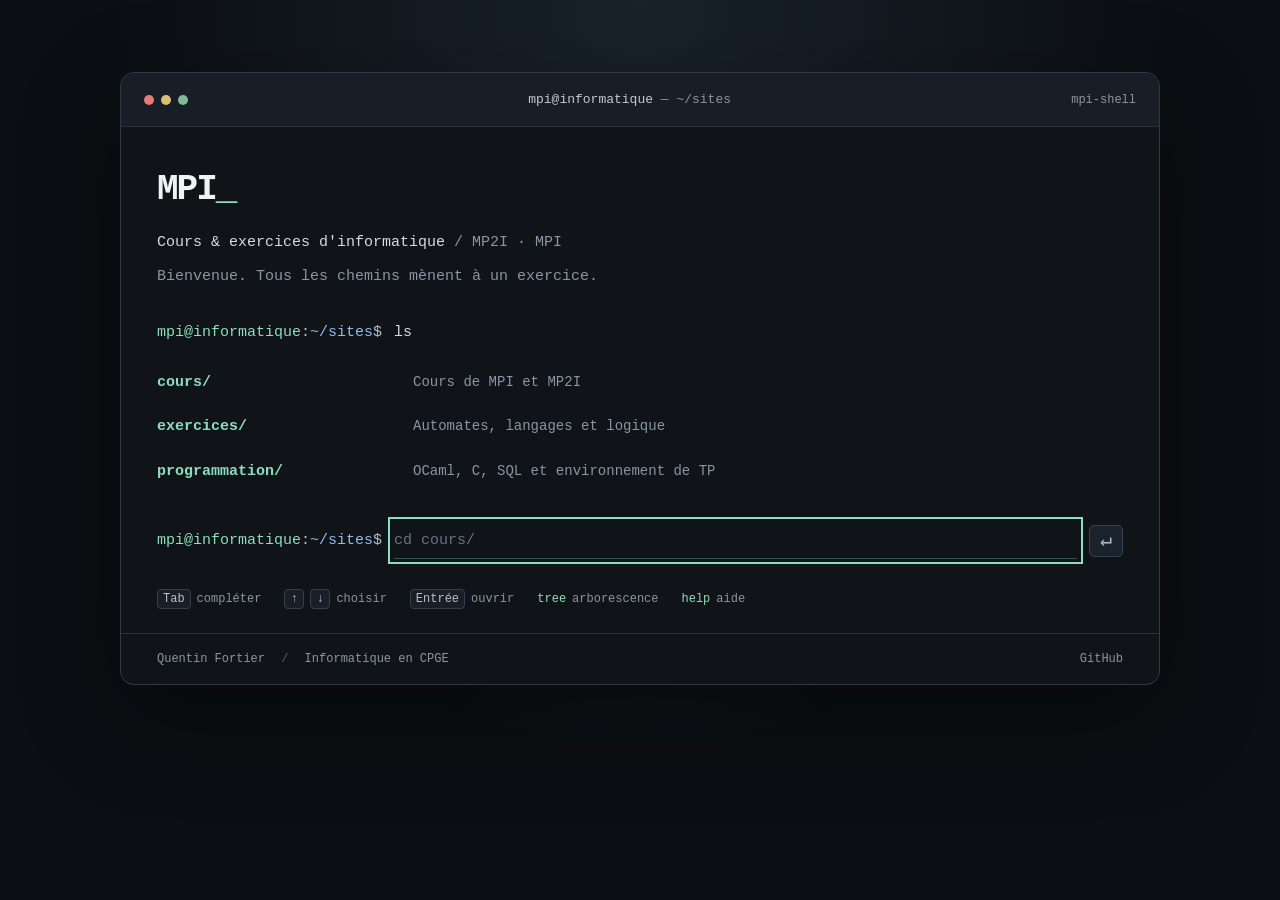
==== index.html @ e1e5dbc1 "Organiser les sites en dossiers parcourables avec cd et tree" ====
<!doctype html>
<html lang="fr">
<head>
  <meta charset="utf-8">
  <meta name="viewport" content="width=device-width, initial-scale=1">
  <meta name="description" content="Le terminal MPI : cours et exercices interactifs en OCaml, C, SQL, automates et déduction naturelle.">
  <meta name="theme-color" content="#101419">
  <meta name="color-scheme" content="dark">
  <title>MPI · Terminal</title>
  <link rel="icon" type="image/svg+xml" href="favicon.svg">
  <link rel="stylesheet" href="style.css">
  <script src="terminal.js" defer></script>
</head>
<body>
  <main class="terminal" aria-label="Terminal MPI Informatique">
    <header class="titlebar"><span class="lights" aria-hidden="true"><i></i><i></i><i></i></span><h1>mpi@informatique <span>— ~/sites</span></h1><span class="shell-label">mpi-shell</span></header>
    <div class="screen">
      <div class="welcome"><p class="wordmark">MPI<span>_</span></p><p>Cours & exercices d'informatique<span class="muted"> / MP2I · MPI</span></p><p class="muted">Bienvenue. Tous les chemins mènent à un exercice.</p></div>
      <div id="history" aria-label="Historique du terminal">
        <div class="command-line"><span class="prompt"><span>mpi@informatique</span>:<span class="path">~/sites</span>$</span><span>ls</span></div>
        <nav class="directories" aria-label="Sites disponibles">
          <a href="https://mpi-informatique.github.io/cours/" data-path="cours/mpi"><span class="directory">cours/mpi</span><span class="description">Cours, TP et devoirs de MPI</span></a>
          <a href="https://mp2i-info.github.io/" data-path="cours/mp2i"><span class="directory">cours/mp2i</span><span class="description">Cours d'informatique de MP2I</span></a>
          <a href="https://mpi-informatique.github.io/automates/" data-path="exercices/automates"><span class="directory">exercices/automates</span><span class="description">Automates & langages</span></a>
          <a href="https://mpi-informatique.github.io/deduction-naturelle/" data-path="exercices/deduction-naturelle"><span class="directory">exercices/deduction-naturelle</span><span class="description">Logique & arbres de preuve</span></a>
          <a href="https://mpi-informatique.github.io/ocaml/" data-path="programmation/ocaml"><span class="directory">programmation/ocaml</span><span class="description">Programmation fonctionnelle</span></a>
          <a href="https://mpi-informatique.github.io/c/" data-path="programmation/c"><span class="directory">programmation/c</span><span class="description">Programmation en C</span></a>
          <a href="https://mpi-informatique.github.io/sql/" data-path="programmation/sql"><span class="directory">programmation/sql</span><span class="description">Bases de données</span></a>
          <a href="https://github.com/mpi-informatique/tp-environnement" data-path="programmation/tp"><span class="directory">programmation/tp</span><span class="description">Environnement de TP & mode d'emploi</span></a>
        </nav>
      </div>
      <form id="command-form" autocomplete="off">
        <div class="command-line input-line"><label class="prompt" for="command"><span>mpi@informatique</span>:<span class="path">~/sites</span>$<span class="sr-only"> Commande</span></label><input id="command" type="text" role="combobox" aria-label="Commande du terminal" aria-autocomplete="list" aria-expanded="false" aria-controls="suggestions" autocapitalize="off" spellcheck="false" placeholder="cd cours/" autofocus><button class="run" type="submit" aria-label="Exécuter la commande" title="Exécuter la commande">↵</button></div>
        <div id="suggestions" role="listbox" aria-label="Complétion des sites" hidden></div>
      </form>
      <p id="feedback" class="sr-only" role="status" aria-live="polite"></p>
      <noscript><p class="muted">Les sites restent accessibles en cliquant sur leur nom. Activer JavaScript pour utiliser les commandes.</p></noscript>
      <div class="hint"><span><kbd>Tab</kbd> compléter</span><span><kbd>↑</kbd><kbd>↓</kbd> choisir</span><span><kbd>Entrée</kbd> ouvrir</span><span><code>tree</code> arborescence</span><span><code>help</code> aide</span></div>
    </div>
    <footer><span>Quentin Fortier <span class="footer-sep">/</span> Informatique en CPGE</span><a href="https://github.com/mpi-informatique">GitHub</a></footer>
  </main>
</body>
</html>
---- style.css ----
:root{color-scheme:dark;font-family:ui-monospace,SFMono-Regular,Menlo,Consolas,"Liberation Mono",monospace;color:#d6dce5;background:#0b0e12;font-size:15px;font-synthesis:none;-webkit-font-smoothing:antialiased;--green:#8cdebc;--muted:#8a95a5;--border:#29313c}*{box-sizing:border-box}body{margin:0;padding:72px 28px;min-height:100dvh;background:radial-gradient(ellipse at 50% 0,#19232b 0,transparent 60%)}a{color:inherit}.terminal{max-width:1040px;margin:0 auto;background:#101419;border:1px solid #303946;border-radius:14px;box-shadow:0 30px 100px #0005;overflow:hidden}.titlebar{height:54px;padding:0 23px;display:flex;align-items:center;justify-content:space-between;gap:16px;border-bottom:1px solid var(--border);background:#181e25}.lights{display:flex;gap:7px}.lights i{display:block;width:10px;height:10px;border-radius:50%;background:#e47c78}.lights i:nth-child(2){background:#dfbe70}.lights i:nth-child(3){background:#82b99b}h1{font-size:13px;font-weight:400;margin:0;color:#c0c9d5}h1 span,.shell-label{color:var(--muted)}.shell-label{font-size:12px}.screen{padding:34px 36px 24px}.welcome{margin-bottom:30px}.welcome p{margin:0 0 10px;line-height:1.6}.welcome .wordmark{font-size:36px;letter-spacing:-2px;font-weight:700;color:#edf5f3;margin-bottom:12px}.wordmark span{color:var(--green)}.muted{color:var(--muted)}.command-line{display:flex;align-items:baseline;gap:12px;line-height:1.8}.prompt{flex-shrink:0;white-space:nowrap;color:#b4bdca}.prompt>span:first-child{color:var(--green)}.prompt .path{color:#8cbcf0}.directories{display:grid;gap:2px;margin:16px 0 30px}.directories a{display:grid;grid-template-columns:240px 1fr;gap:16px;padding:10px 12px;margin-left:-12px;border-radius:6px;text-decoration:none;line-height:1.5}.directories a:hover,.directories a:focus-visible{background:#1c2930}.directory{color:var(--green);font-weight:600}.description{color:var(--muted);font-size:14px}.input-line{gap:12px;align-items:center}input{min-width:0;flex:1;border:0;padding:4px 0;background:transparent;color:#edf5f3;font:inherit;line-height:1.8;caret-color:var(--green);outline:none}input::placeholder{color:#667483}input:focus-visible{box-shadow:0 1px #8cdebc50}.run{border:1px solid #364250;border-radius:5px;background:#1a232c;color:#a9b7c7;font-family:inherit;font-size:20px;line-height:1;cursor:pointer;width:34px;height:32px;flex-shrink:0}.run:hover{color:var(--green);border-color:var(--green)}#suggestions{margin:12px 0 0;padding:5px;border:1px solid #354250;border-radius:7px;background:#161e26;max-width:640px}#suggestions[hidden]{display:none}.suggestion{display:flex;justify-content:space-between;gap:16px;padding:9px 11px;cursor:pointer;border-radius:4px;color:#b5c2d2}.suggestion[aria-selected=true],.suggestion:hover{background:#253b3b;color:#b2f1d7}.suggestion small{color:var(--muted);font-size:12px}.output{color:#b6c1cf;line-height:1.7;white-space:pre-wrap;overflow-wrap:anywhere;margin:10px 0 24px}.hint{display:flex;flex-wrap:wrap;gap:12px 23px;padding-top:31px;color:var(--muted);font-size:12px}.hint span{display:flex;align-items:center;gap:6px}kbd{display:inline-block;min-width:20px;text-align:center;border:1px solid #35404c;border-radius:4px;padding:2px 5px;background:#181f27;color:#b6c0ce;font:inherit}code{color:var(--green);font:inherit}footer{display:flex;justify-content:space-between;gap:20px;padding:18px 36px;border-top:1px solid var(--border);font-size:12px;color:var(--muted)}footer a{text-decoration:none}footer a:hover{color:var(--green)}.footer-sep{color:#526173;padding:0 9px}:focus-visible{outline:2px solid var(--green);outline-offset:4px}.sr-only{position:absolute;width:1px;height:1px;padding:0;margin:-1px;overflow:hidden;clip:rect(0,0,0,0);white-space:nowrap;border:0}@media(max-width:720px){body{padding:24px 14px}.screen{padding:25px 22px}.directories a{grid-template-columns:1fr;gap:3px}.command-line{flex-wrap:wrap;gap:0 10px}.input-line .prompt{width:100%;font-size:13px}.input-line{margin-top:10px}input{font-size:16px}.shell-label{display:none}.titlebar{padding:0 18px}h1{font-size:12px}.lights{gap:5px}.lights i{width:8px;height:8px}footer{padding:18px 22px;line-height:1.8;font-size:11px}.hint{gap:12px 16px}.suggestion{display:block}.suggestion small{display:block;margin-top:3px}.welcome .muted{font-size:13px}.welcome p{font-size:14px}}@media(prefers-reduced-motion:no-preference){.wordmark span{animation:blink 1.3s step-end infinite}@keyframes blink{50%{opacity:0}}}

.tree{margin:16px 0 28px;line-height:1.9;font-size:14px}.tree-row{display:flex;align-items:baseline}.branch{white-space:pre;color:#697a8b;flex-shrink:0}.tree a{display:inline-flex;gap:24px;text-decoration:none;min-width:0;border-radius:3px}.tree a:hover .directory{text-decoration:underline}.tree .description{font-size:12px}.tree .directory{overflow-wrap:anywhere}@media(max-width:720px){.tree .description{display:none}.tree{font-size:13px}.tree a{gap:0}}
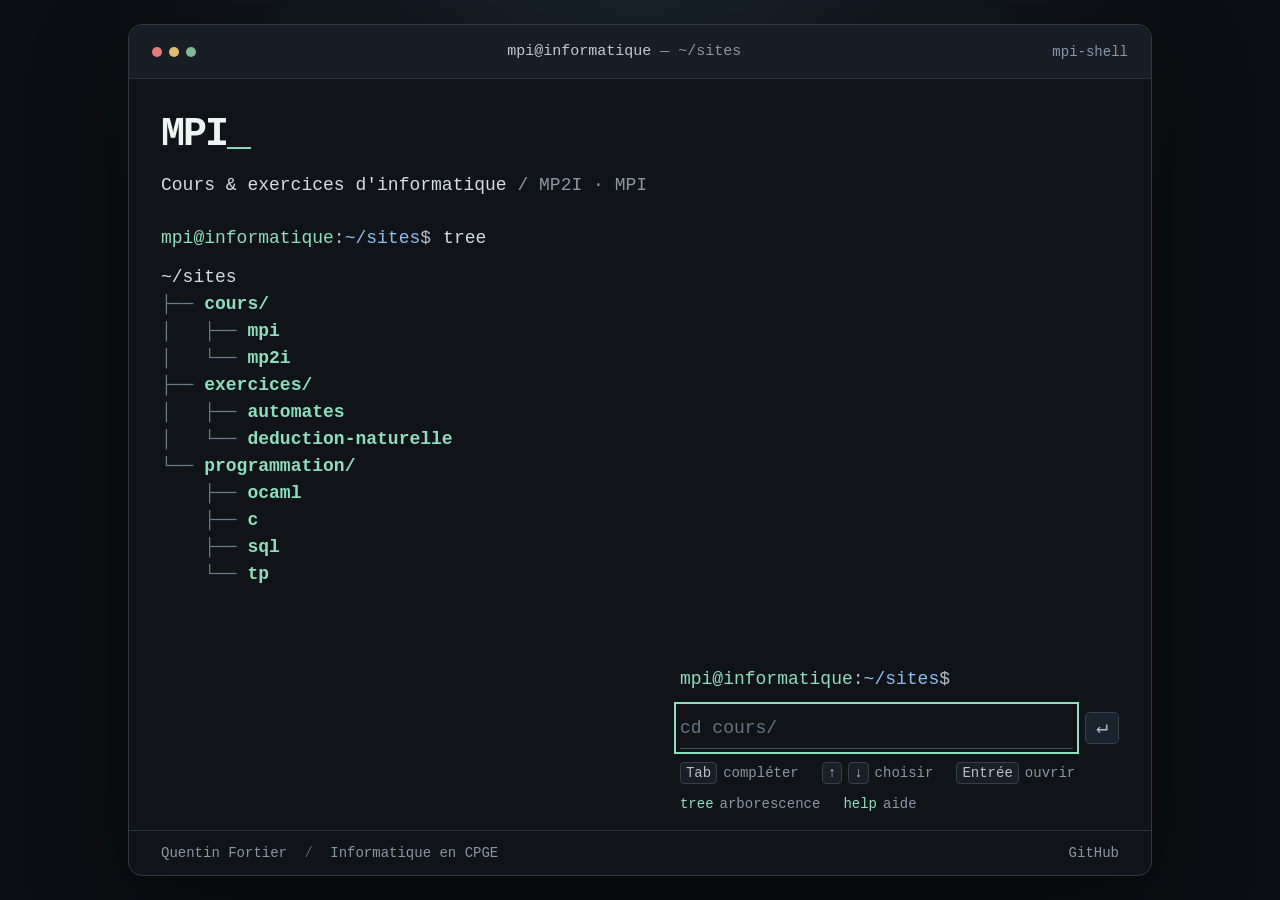
==== commit 7eefb1b0: "Conserver tree visible et agrandir le terminal" ====
--- a/index.html
+++ b/index.html
@@ -16,8 +16,8 @@
     <header class="titlebar"><span class="lights" aria-hidden="true"><i></i><i></i><i></i></span><h1>mpi@informatique <span>— ~/sites</span></h1><span class="shell-label">mpi-shell</span></header>
     <div class="screen">
       <div class="welcome"><p class="wordmark">MPI<span>_</span></p><p>Cours & exercices d'informatique<span class="muted"> / MP2I · MPI</span></p><p class="muted">Bienvenue. Tous les chemins mènent à un exercice.</p></div>
-      <div id="history" aria-label="Historique du terminal">
-        <div class="command-line"><span class="prompt"><span>mpi@informatique</span>:<span class="path">~/sites</span>$</span><span>ls</span></div>
+      <div id="overview" aria-label="Arborescence permanente">
+        <div class="command-line"><span class="prompt"><span>mpi@informatique</span>:<span class="path">~/sites</span>$</span><span>tree</span></div>
         <nav class="directories" aria-label="Sites disponibles">
           <a href="https://mpi-informatique.github.io/cours/" data-path="cours/mpi"><span class="directory">cours/mpi</span><span class="description">Cours, TP et devoirs de MPI</span></a>
           <a href="https://mp2i-info.github.io/" data-path="cours/mp2i"><span class="directory">cours/mp2i</span><span class="description">Cours d'informatique de MP2I</span></a>
@@ -29,6 +29,7 @@
           <a href="https://github.com/mpi-informatique/tp-environnement" data-path="programmation/tp"><span class="directory">programmation/tp</span><span class="description">Environnement de TP & mode d'emploi</span></a>
         </nav>
       </div>
+      <div id="history" aria-label="Historique du terminal" role="log"></div>
       <form id="command-form" autocomplete="off">
         <div class="command-line input-line"><label class="prompt" for="command"><span>mpi@informatique</span>:<span class="path">~/sites</span>$<span class="sr-only"> Commande</span></label><input id="command" type="text" role="combobox" aria-label="Commande du terminal" aria-autocomplete="list" aria-expanded="false" aria-controls="suggestions" autocapitalize="off" spellcheck="false" placeholder="cd cours/" autofocus><button class="run" type="submit" aria-label="Exécuter la commande" title="Exécuter la commande">↵</button></div>
         <div id="suggestions" role="listbox" aria-label="Complétion des sites" hidden></div>
--- a/style.css
+++ b/style.css
@@ -1,3 +1,25 @@
 :root{color-scheme:dark;font-family:ui-monospace,SFMono-Regular,Menlo,Consolas,"Liberation Mono",monospace;color:#d6dce5;background:#0b0e12;font-size:15px;font-synthesis:none;-webkit-font-smoothing:antialiased;--green:#8cdebc;--muted:#8a95a5;--border:#29313c}*{box-sizing:border-box}body{margin:0;padding:72px 28px;min-height:100dvh;background:radial-gradient(ellipse at 50% 0,#19232b 0,transparent 60%)}a{color:inherit}.terminal{max-width:1040px;margin:0 auto;background:#101419;border:1px solid #303946;border-radius:14px;box-shadow:0 30px 100px #0005;overflow:hidden}.titlebar{height:54px;padding:0 23px;display:flex;align-items:center;justify-content:space-between;gap:16px;border-bottom:1px solid var(--border);background:#181e25}.lights{display:flex;gap:7px}.lights i{display:block;width:10px;height:10px;border-radius:50%;background:#e47c78}.lights i:nth-child(2){background:#dfbe70}.lights i:nth-child(3){background:#82b99b}h1{font-size:13px;font-weight:400;margin:0;color:#c0c9d5}h1 span,.shell-label{color:var(--muted)}.shell-label{font-size:12px}.screen{padding:34px 36px 24px}.welcome{margin-bottom:30px}.welcome p{margin:0 0 10px;line-height:1.6}.welcome .wordmark{font-size:36px;letter-spacing:-2px;font-weight:700;color:#edf5f3;margin-bottom:12px}.wordmark span{color:var(--green)}.muted{color:var(--muted)}.command-line{display:flex;align-items:baseline;gap:12px;line-height:1.8}.prompt{flex-shrink:0;white-space:nowrap;color:#b4bdca}.prompt>span:first-child{color:var(--green)}.prompt .path{color:#8cbcf0}.directories{display:grid;gap:2px;margin:16px 0 30px}.directories a{display:grid;grid-template-columns:240px 1fr;gap:16px;padding:10px 12px;margin-left:-12px;border-radius:6px;text-decoration:none;line-height:1.5}.directories a:hover,.directories a:focus-visible{background:#1c2930}.directory{color:var(--green);font-weight:600}.description{color:var(--muted);font-size:14px}.input-line{gap:12px;align-items:center}input{min-width:0;flex:1;border:0;padding:4px 0;background:transparent;color:#edf5f3;font:inherit;line-height:1.8;caret-color:var(--green);outline:none}input::placeholder{color:#667483}input:focus-visible{box-shadow:0 1px #8cdebc50}.run{border:1px solid #364250;border-radius:5px;background:#1a232c;color:#a9b7c7;font-family:inherit;font-size:20px;line-height:1;cursor:pointer;width:34px;height:32px;flex-shrink:0}.run:hover{color:var(--green);border-color:var(--green)}#suggestions{margin:12px 0 0;padding:5px;border:1px solid #354250;border-radius:7px;background:#161e26;max-width:640px}#suggestions[hidden]{display:none}.suggestion{display:flex;justify-content:space-between;gap:16px;padding:9px 11px;cursor:pointer;border-radius:4px;color:#b5c2d2}.suggestion[aria-selected=true],.suggestion:hover{background:#253b3b;color:#b2f1d7}.suggestion small{color:var(--muted);font-size:12px}.output{color:#b6c1cf;line-height:1.7;white-space:pre-wrap;overflow-wrap:anywhere;margin:10px 0 24px}.hint{display:flex;flex-wrap:wrap;gap:12px 23px;padding-top:31px;color:var(--muted);font-size:12px}.hint span{display:flex;align-items:center;gap:6px}kbd{display:inline-block;min-width:20px;text-align:center;border:1px solid #35404c;border-radius:4px;padding:2px 5px;background:#181f27;color:#b6c0ce;font:inherit}code{color:var(--green);font:inherit}footer{display:flex;justify-content:space-between;gap:20px;padding:18px 36px;border-top:1px solid var(--border);font-size:12px;color:var(--muted)}footer a{text-decoration:none}footer a:hover{color:var(--green)}.footer-sep{color:#526173;padding:0 9px}:focus-visible{outline:2px solid var(--green);outline-offset:4px}.sr-only{position:absolute;width:1px;height:1px;padding:0;margin:-1px;overflow:hidden;clip:rect(0,0,0,0);white-space:nowrap;border:0}@media(max-width:720px){body{padding:24px 14px}.screen{padding:25px 22px}.directories a{grid-template-columns:1fr;gap:3px}.command-line{flex-wrap:wrap;gap:0 10px}.input-line .prompt{width:100%;font-size:13px}.input-line{margin-top:10px}input{font-size:16px}.shell-label{display:none}.titlebar{padding:0 18px}h1{font-size:12px}.lights{gap:5px}.lights i{width:8px;height:8px}footer{padding:18px 22px;line-height:1.8;font-size:11px}.hint{gap:12px 16px}.suggestion{display:block}.suggestion small{display:block;margin-top:3px}.welcome .muted{font-size:13px}.welcome p{font-size:14px}}@media(prefers-reduced-motion:no-preference){.wordmark span{animation:blink 1.3s step-end infinite}@keyframes blink{50%{opacity:0}}}
 
 .tree{margin:16px 0 28px;line-height:1.9;font-size:14px}.tree-row{display:flex;align-items:baseline}.branch{white-space:pre;color:#697a8b;flex-shrink:0}.tree a{display:inline-flex;gap:24px;text-decoration:none;min-width:0;border-radius:3px}.tree a:hover .directory{text-decoration:underline}.tree .description{font-size:12px}.tree .directory{overflow-wrap:anywhere}@media(max-width:720px){.tree .description{display:none}.tree{font-size:13px}.tree a{gap:0}}
+
+/* Keep the initial tree separate from the scrolling conversation. */
+:root{font-size:18px}
+body{padding:24px 0}
+.terminal{width:80%;max-width:none;height:calc(100dvh - 48px);display:flex;flex-direction:column}
+.titlebar,footer{flex-shrink:0}
+h1{font-size:15px}.shell-label{font-size:14px}
+.screen{min-height:0;flex:1;display:flex;flex-direction:column;padding:24px 32px 18px}
+.welcome{margin-bottom:18px}.welcome .wordmark{font-size:40px;margin-bottom:4px}.welcome p{margin-bottom:4px}.welcome p:last-child{display:none}
+#overview{flex-shrink:0}
+.tree{font-size:18px;line-height:1.6;margin:10px 0 18px}.tree .description{font-size:16px}.description{font-size:16px}
+#history{min-height:0;flex:1;overflow:auto;overscroll-behavior:contain;scrollbar-color:#364250 transparent;margin-bottom:12px}
+#history:empty{margin-bottom:0}
+#command-form{position:relative;flex-shrink:0}
+#suggestions{position:absolute;bottom:100%;left:0;right:0;max-height:220px;overflow:auto;z-index:2;margin:0 0 8px}
+.suggestion small{font-size:14px}
+.hint{padding-top:14px;font-size:14px;flex-shrink:0}
+footer{font-size:14px;padding:14px 32px}
+@media(min-width:1100px){.screen{display:grid;grid-template-columns:minmax(0,1.1fr) minmax(0,1fr);grid-template-rows:auto minmax(0,1fr) auto auto;column-gap:36px}.welcome{grid-column:1 / -1}#overview{grid-column:1;grid-row:2 / 5;overflow:auto}#history{grid-column:2;grid-row:2}#command-form{grid-column:2;grid-row:3}.hint{grid-column:2;grid-row:4}.tree a{gap:20px}.tree .description{font-size:15px}}
+@media(max-width:720px){body{padding:8px 0}.terminal{width:96%;height:calc(100dvh - 16px)}.screen{padding:16px 18px 12px}.titlebar{height:44px}h1{font-size:12px}.welcome{margin-bottom:10px}.welcome .wordmark{font-size:28px}.welcome p{font-size:14px}.tree{font-size:15px;line-height:1.45;margin:8px 0 12px}.tree .description{display:none}#overview>.command-line{font-size:15px}.input-line .prompt{font-size:14px}input{font-size:18px}.hint{font-size:11px;gap:6px 12px;padding-top:10px}footer{font-size:11px;padding:10px 18px}.command-line{font-size:16px}.output{font-size:16px}.input-line{margin-top:0}}
+
+@media(min-width:721px) and (max-width:1600px){#overview .description{display:none}.tree{line-height:1.5}.input-line{flex-wrap:wrap}.input-line .prompt{width:100%}}
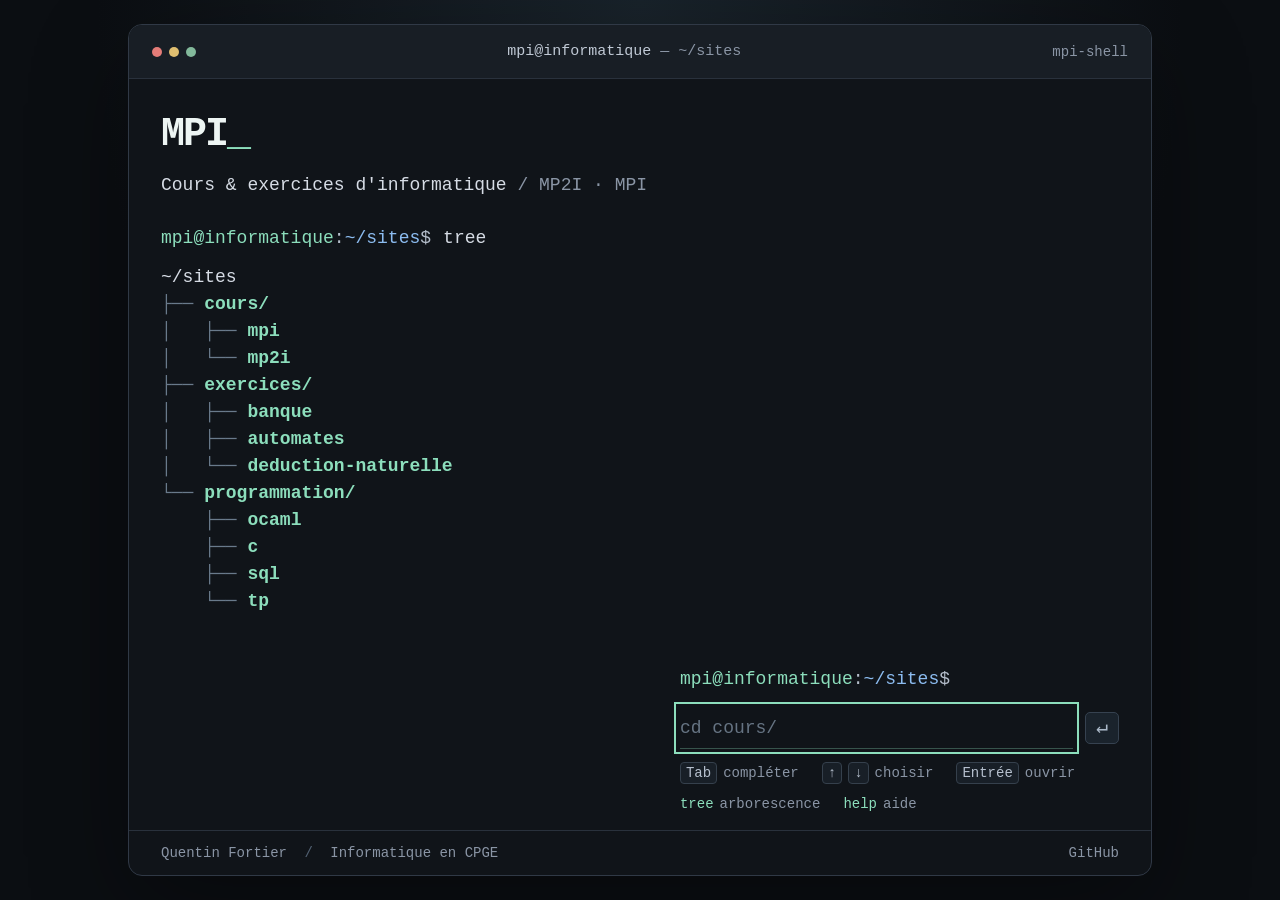
==== commit 0cd22b9c: "Add exercise bank to homepage and SEO sitemaps" ====
--- a/index.html
+++ b/index.html
@@ -3,13 +3,24 @@
 <head>
   <meta charset="utf-8">
   <meta name="viewport" content="width=device-width, initial-scale=1">
-  <meta name="description" content="Le terminal MPI : cours et exercices interactifs en OCaml, C, SQL, automates et déduction naturelle.">
+  <meta name="description" content="Cours, banque d’exercices et exercices interactifs de MP2I et MPI : énoncés, corrigés, OCaml, C, SQL, automates et déduction naturelle. Quentin Fortier.">
   <meta name="theme-color" content="#101419">
   <meta name="color-scheme" content="dark">
-  <title>MPI · Terminal</title>
-  <link rel="icon" type="image/svg+xml" href="favicon.svg">
-  <link rel="stylesheet" href="style.css">
-  <script src="terminal.js" defer></script>
+  <title>MPI Informatique : cours et exercices en MP2I et MPI</title>
+  <link rel="icon" type="image/png" sizes="144x144" href="/favicon.png">
+  <link rel="stylesheet" href="style.css?v=2">
+  <script src="terminal.js?v=3" defer></script>
+  <link rel="canonical" href="https://mpi-informatique.github.io/">
+  <meta name="author" content="Quentin Fortier">
+  <meta property="og:type" content="website">
+  <meta property="og:site_name" content="MPI Informatique">
+  <meta property="og:locale" content="fr_FR">
+  <meta property="og:url" content="https://mpi-informatique.github.io/">
+  <meta property="og:title" content="MPI Informatique : cours et exercices en MP2I et MPI">
+  <meta property="og:description" content="Cours, banque d’exercices et exercices interactifs de MP2I et MPI : énoncés, corrigés, OCaml, C, SQL, automates et déduction naturelle. Quentin Fortier.">
+  <meta name="twitter:card" content="summary">
+  <script type="application/ld+json">{"@context": "https://schema.org", "@graph": [{"@type": "WebSite", "@id": "https://mpi-informatique.github.io/#website", "name": "MPI Informatique", "url": "https://mpi-informatique.github.io/", "inLanguage": "fr", "author": {"@type": "Person", "name": "Quentin Fortier", "url": "https://fortierq.github.io/"}}, {"@type": "CollectionPage", "name": "Cours et exercices en MP2I et MPI", "url": "https://mpi-informatique.github.io/", "isPartOf": {"@id": "https://mpi-informatique.github.io/#website"}, "mainEntity": {"@type": "ItemList", "itemListElement": [{"@type": "ListItem", "position": 1, "name": "cours/mpi", "url": "https://mpi-informatique.github.io/cours/"}, {"@type": "ListItem", "position": 2, "name": "cours/mp2i", "url": "https://mp2i-info.github.io/"}, {"@type": "ListItem", "position": 3, "name": "exercices/banque", "url": "https://mpi-informatique.github.io/exercices/"}, {"@type": "ListItem", "position": 4, "name": "exercices/automates", "url": "https://mpi-informatique.github.io/automates/"}, {"@type": "ListItem", "position": 5, "name": "exercices/deduction-naturelle", "url": "https://mpi-informatique.github.io/deduction-naturelle/"}, {"@type": "ListItem", "position": 6, "name": "programmation/ocaml", "url": "https://mpi-informatique.github.io/ocaml/"}, {"@type": "ListItem", "position": 7, "name": "programmation/c", "url": "https://mpi-informatique.github.io/c/"}, {"@type": "ListItem", "position": 8, "name": "programmation/sql", "url": "https://mpi-informatique.github.io/sql/"}, {"@type": "ListItem", "position": 9, "name": "programmation/tp", "url": "https://github.com/mpi-informatique/tp-environnement"}]}}]}</script>
+  <meta name="google-site-verification" content="3CPYsClCfjIgy1gPCKd-G9szbCbFEaimze5Z4oeqnl8" />
 </head>
 <body>
   <main class="terminal" aria-label="Terminal MPI Informatique">
@@ -21,6 +32,7 @@
         <nav class="directories" aria-label="Sites disponibles">
           <a href="https://mpi-informatique.github.io/cours/" data-path="cours/mpi"><span class="directory">cours/mpi</span><span class="description">Cours, TP et devoirs de MPI</span></a>
           <a href="https://mp2i-info.github.io/" data-path="cours/mp2i"><span class="directory">cours/mp2i</span><span class="description">Cours d'informatique de MP2I</span></a>
+          <a href="https://mpi-informatique.github.io/exercices/" data-path="exercices/banque"><span class="directory">exercices/banque</span><span class="description">Banque d’exercices de MP2I et MPI</span></a>
           <a href="https://mpi-informatique.github.io/automates/" data-path="exercices/automates"><span class="directory">exercices/automates</span><span class="description">Automates & langages</span></a>
           <a href="https://mpi-informatique.github.io/deduction-naturelle/" data-path="exercices/deduction-naturelle"><span class="directory">exercices/deduction-naturelle</span><span class="description">Logique & arbres de preuve</span></a>
           <a href="https://mpi-informatique.github.io/ocaml/" data-path="programmation/ocaml"><span class="directory">programmation/ocaml</span><span class="description">Programmation fonctionnelle</span></a>
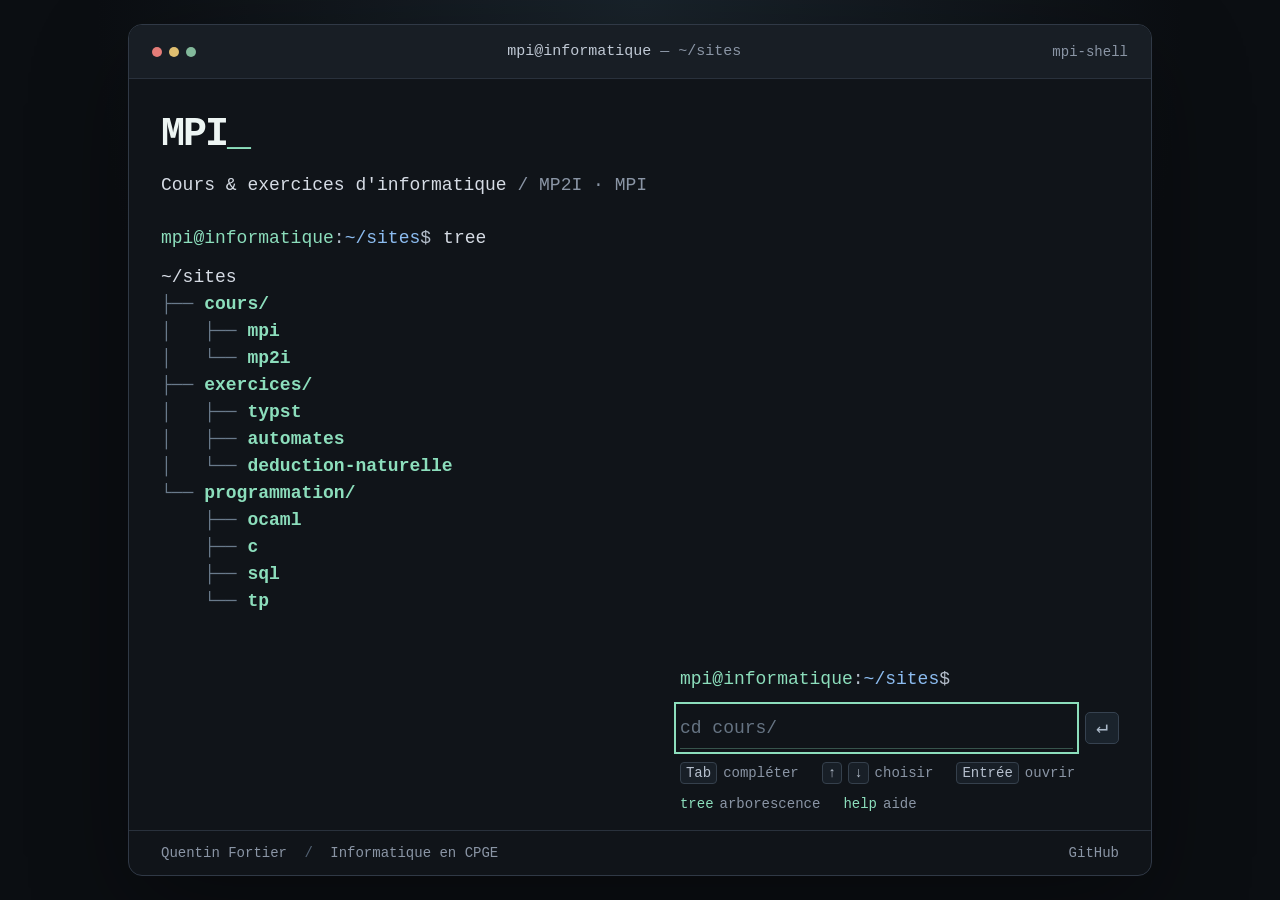
==== commit a3046b4a: "Rename exercise bank entry to exercices/typst" ====
--- a/index.html
+++ b/index.html
@@ -19,7 +19,7 @@
   <meta property="og:title" content="MPI Informatique : cours et exercices en MP2I et MPI">
   <meta property="og:description" content="Cours, banque d’exercices et exercices interactifs de MP2I et MPI : énoncés, corrigés, OCaml, C, SQL, automates et déduction naturelle. Quentin Fortier.">
   <meta name="twitter:card" content="summary">
-  <script type="application/ld+json">{"@context": "https://schema.org", "@graph": [{"@type": "WebSite", "@id": "https://mpi-informatique.github.io/#website", "name": "MPI Informatique", "url": "https://mpi-informatique.github.io/", "inLanguage": "fr", "author": {"@type": "Person", "name": "Quentin Fortier", "url": "https://fortierq.github.io/"}}, {"@type": "CollectionPage", "name": "Cours et exercices en MP2I et MPI", "url": "https://mpi-informatique.github.io/", "isPartOf": {"@id": "https://mpi-informatique.github.io/#website"}, "mainEntity": {"@type": "ItemList", "itemListElement": [{"@type": "ListItem", "position": 1, "name": "cours/mpi", "url": "https://mpi-informatique.github.io/cours/"}, {"@type": "ListItem", "position": 2, "name": "cours/mp2i", "url": "https://mp2i-info.github.io/"}, {"@type": "ListItem", "position": 3, "name": "exercices/banque", "url": "https://mpi-informatique.github.io/exercices/"}, {"@type": "ListItem", "position": 4, "name": "exercices/automates", "url": "https://mpi-informatique.github.io/automates/"}, {"@type": "ListItem", "position": 5, "name": "exercices/deduction-naturelle", "url": "https://mpi-informatique.github.io/deduction-naturelle/"}, {"@type": "ListItem", "position": 6, "name": "programmation/ocaml", "url": "https://mpi-informatique.github.io/ocaml/"}, {"@type": "ListItem", "position": 7, "name": "programmation/c", "url": "https://mpi-informatique.github.io/c/"}, {"@type": "ListItem", "position": 8, "name": "programmation/sql", "url": "https://mpi-informatique.github.io/sql/"}, {"@type": "ListItem", "position": 9, "name": "programmation/tp", "url": "https://github.com/mpi-informatique/tp-environnement"}]}}]}</script>
+  <script type="application/ld+json">{"@context": "https://schema.org", "@graph": [{"@type": "WebSite", "@id": "https://mpi-informatique.github.io/#website", "name": "MPI Informatique", "url": "https://mpi-informatique.github.io/", "inLanguage": "fr", "author": {"@type": "Person", "name": "Quentin Fortier", "url": "https://fortierq.github.io/"}}, {"@type": "CollectionPage", "name": "Cours et exercices en MP2I et MPI", "url": "https://mpi-informatique.github.io/", "isPartOf": {"@id": "https://mpi-informatique.github.io/#website"}, "mainEntity": {"@type": "ItemList", "itemListElement": [{"@type": "ListItem", "position": 1, "name": "cours/mpi", "url": "https://mpi-informatique.github.io/cours/"}, {"@type": "ListItem", "position": 2, "name": "cours/mp2i", "url": "https://mp2i-info.github.io/"}, {"@type": "ListItem", "position": 3, "name": "exercices/typst", "url": "https://mpi-informatique.github.io/exercices/"}, {"@type": "ListItem", "position": 4, "name": "exercices/automates", "url": "https://mpi-informatique.github.io/automates/"}, {"@type": "ListItem", "position": 5, "name": "exercices/deduction-naturelle", "url": "https://mpi-informatique.github.io/deduction-naturelle/"}, {"@type": "ListItem", "position": 6, "name": "programmation/ocaml", "url": "https://mpi-informatique.github.io/ocaml/"}, {"@type": "ListItem", "position": 7, "name": "programmation/c", "url": "https://mpi-informatique.github.io/c/"}, {"@type": "ListItem", "position": 8, "name": "programmation/sql", "url": "https://mpi-informatique.github.io/sql/"}, {"@type": "ListItem", "position": 9, "name": "programmation/tp", "url": "https://github.com/mpi-informatique/tp-environnement"}]}}]}</script>
   <meta name="google-site-verification" content="3CPYsClCfjIgy1gPCKd-G9szbCbFEaimze5Z4oeqnl8" />
 </head>
 <body>
@@ -32,7 +32,7 @@
         <nav class="directories" aria-label="Sites disponibles">
           <a href="https://mpi-informatique.github.io/cours/" data-path="cours/mpi"><span class="directory">cours/mpi</span><span class="description">Cours, TP et devoirs de MPI</span></a>
           <a href="https://mp2i-info.github.io/" data-path="cours/mp2i"><span class="directory">cours/mp2i</span><span class="description">Cours d'informatique de MP2I</span></a>
-          <a href="https://mpi-informatique.github.io/exercices/" data-path="exercices/banque"><span class="directory">exercices/banque</span><span class="description">Banque d’exercices de MP2I et MPI</span></a>
+          <a href="https://mpi-informatique.github.io/exercices/" data-path="exercices/typst"><span class="directory">exercices/typst</span><span class="description">Banque d’exercices de MP2I et MPI</span></a>
           <a href="https://mpi-informatique.github.io/automates/" data-path="exercices/automates"><span class="directory">exercices/automates</span><span class="description">Automates & langages</span></a>
           <a href="https://mpi-informatique.github.io/deduction-naturelle/" data-path="exercices/deduction-naturelle"><span class="directory">exercices/deduction-naturelle</span><span class="description">Logique & arbres de preuve</span></a>
           <a href="https://mpi-informatique.github.io/ocaml/" data-path="programmation/ocaml"><span class="directory">programmation/ocaml</span><span class="description">Programmation fonctionnelle</span></a>
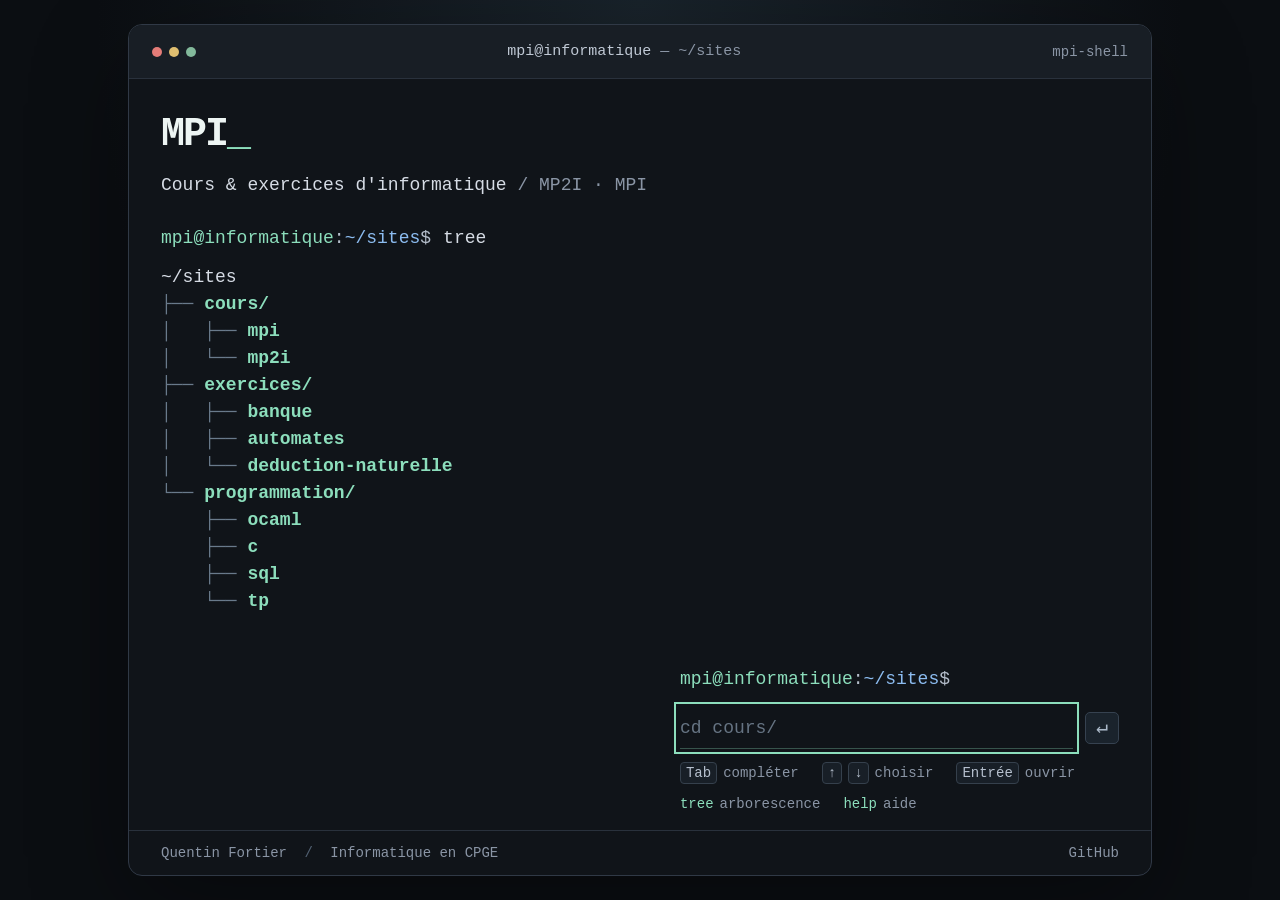
==== commit 67f5f85b: "Restore exercices/banque entry name" ====
--- a/index.html
+++ b/index.html
@@ -19,7 +19,7 @@
   <meta property="og:title" content="MPI Informatique : cours et exercices en MP2I et MPI">
   <meta property="og:description" content="Cours, banque d’exercices et exercices interactifs de MP2I et MPI : énoncés, corrigés, OCaml, C, SQL, automates et déduction naturelle. Quentin Fortier.">
   <meta name="twitter:card" content="summary">
-  <script type="application/ld+json">{"@context": "https://schema.org", "@graph": [{"@type": "WebSite", "@id": "https://mpi-informatique.github.io/#website", "name": "MPI Informatique", "url": "https://mpi-informatique.github.io/", "inLanguage": "fr", "author": {"@type": "Person", "name": "Quentin Fortier", "url": "https://fortierq.github.io/"}}, {"@type": "CollectionPage", "name": "Cours et exercices en MP2I et MPI", "url": "https://mpi-informatique.github.io/", "isPartOf": {"@id": "https://mpi-informatique.github.io/#website"}, "mainEntity": {"@type": "ItemList", "itemListElement": [{"@type": "ListItem", "position": 1, "name": "cours/mpi", "url": "https://mpi-informatique.github.io/cours/"}, {"@type": "ListItem", "position": 2, "name": "cours/mp2i", "url": "https://mp2i-info.github.io/"}, {"@type": "ListItem", "position": 3, "name": "exercices/typst", "url": "https://mpi-informatique.github.io/exercices/"}, {"@type": "ListItem", "position": 4, "name": "exercices/automates", "url": "https://mpi-informatique.github.io/automates/"}, {"@type": "ListItem", "position": 5, "name": "exercices/deduction-naturelle", "url": "https://mpi-informatique.github.io/deduction-naturelle/"}, {"@type": "ListItem", "position": 6, "name": "programmation/ocaml", "url": "https://mpi-informatique.github.io/ocaml/"}, {"@type": "ListItem", "position": 7, "name": "programmation/c", "url": "https://mpi-informatique.github.io/c/"}, {"@type": "ListItem", "position": 8, "name": "programmation/sql", "url": "https://mpi-informatique.github.io/sql/"}, {"@type": "ListItem", "position": 9, "name": "programmation/tp", "url": "https://github.com/mpi-informatique/tp-environnement"}]}}]}</script>
+  <script type="application/ld+json">{"@context": "https://schema.org", "@graph": [{"@type": "WebSite", "@id": "https://mpi-informatique.github.io/#website", "name": "MPI Informatique", "url": "https://mpi-informatique.github.io/", "inLanguage": "fr", "author": {"@type": "Person", "name": "Quentin Fortier", "url": "https://fortierq.github.io/"}}, {"@type": "CollectionPage", "name": "Cours et exercices en MP2I et MPI", "url": "https://mpi-informatique.github.io/", "isPartOf": {"@id": "https://mpi-informatique.github.io/#website"}, "mainEntity": {"@type": "ItemList", "itemListElement": [{"@type": "ListItem", "position": 1, "name": "cours/mpi", "url": "https://mpi-informatique.github.io/cours/"}, {"@type": "ListItem", "position": 2, "name": "cours/mp2i", "url": "https://mp2i-info.github.io/"}, {"@type": "ListItem", "position": 3, "name": "exercices/banque", "url": "https://mpi-informatique.github.io/exercices/"}, {"@type": "ListItem", "position": 4, "name": "exercices/automates", "url": "https://mpi-informatique.github.io/automates/"}, {"@type": "ListItem", "position": 5, "name": "exercices/deduction-naturelle", "url": "https://mpi-informatique.github.io/deduction-naturelle/"}, {"@type": "ListItem", "position": 6, "name": "programmation/ocaml", "url": "https://mpi-informatique.github.io/ocaml/"}, {"@type": "ListItem", "position": 7, "name": "programmation/c", "url": "https://mpi-informatique.github.io/c/"}, {"@type": "ListItem", "position": 8, "name": "programmation/sql", "url": "https://mpi-informatique.github.io/sql/"}, {"@type": "ListItem", "position": 9, "name": "programmation/tp", "url": "https://github.com/mpi-informatique/tp-environnement"}]}}]}</script>
   <meta name="google-site-verification" content="3CPYsClCfjIgy1gPCKd-G9szbCbFEaimze5Z4oeqnl8" />
 </head>
 <body>
@@ -32,7 +32,7 @@
         <nav class="directories" aria-label="Sites disponibles">
           <a href="https://mpi-informatique.github.io/cours/" data-path="cours/mpi"><span class="directory">cours/mpi</span><span class="description">Cours, TP et devoirs de MPI</span></a>
           <a href="https://mp2i-info.github.io/" data-path="cours/mp2i"><span class="directory">cours/mp2i</span><span class="description">Cours d'informatique de MP2I</span></a>
-          <a href="https://mpi-informatique.github.io/exercices/" data-path="exercices/typst"><span class="directory">exercices/typst</span><span class="description">Banque d’exercices de MP2I et MPI</span></a>
+          <a href="https://mpi-informatique.github.io/exercices/" data-path="exercices/banque"><span class="directory">exercices/banque</span><span class="description">Banque d’exercices de MP2I et MPI</span></a>
           <a href="https://mpi-informatique.github.io/automates/" data-path="exercices/automates"><span class="directory">exercices/automates</span><span class="description">Automates & langages</span></a>
           <a href="https://mpi-informatique.github.io/deduction-naturelle/" data-path="exercices/deduction-naturelle"><span class="directory">exercices/deduction-naturelle</span><span class="description">Logique & arbres de preuve</span></a>
           <a href="https://mpi-informatique.github.io/ocaml/" data-path="programmation/ocaml"><span class="directory">programmation/ocaml</span><span class="description">Programmation fonctionnelle</span></a>
